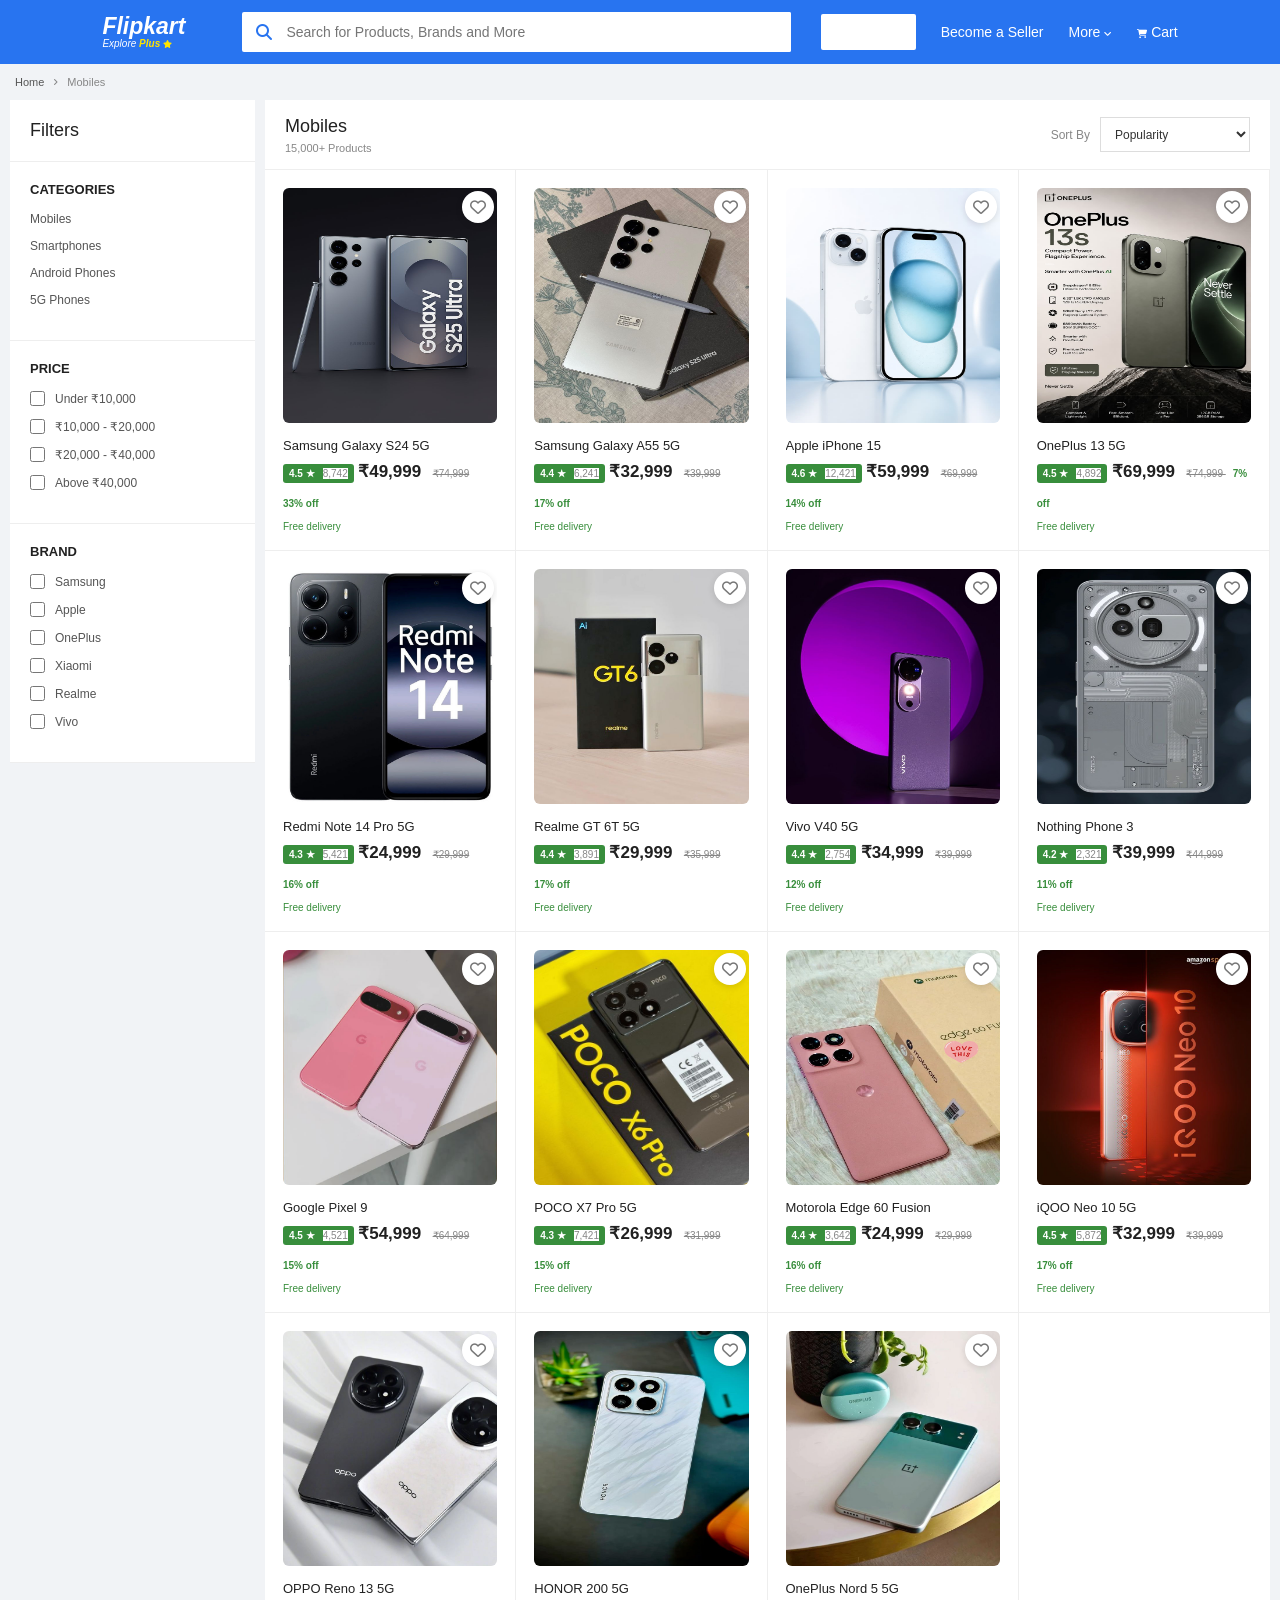
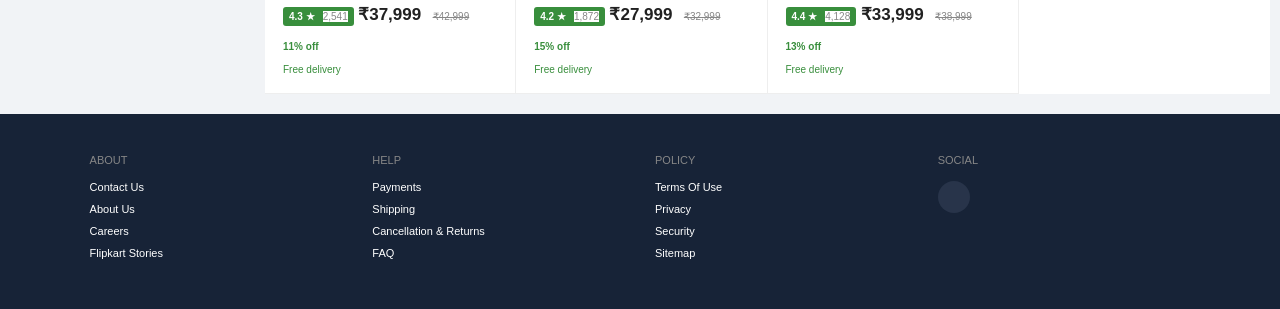
==== category.html @ cfbc2c38 "upload" ====
<!DOCTYPE html>
<html lang="en">

<head>

    <meta charset="UTF-8">

    <meta name="viewport"
          content="width=device-width, initial-scale=1.0">

    <title>Mobiles - Flipkart Clone</title>

    <link rel="stylesheet"
          href="category.css">

    <link rel="stylesheet"
          href="https://cdnjs.cloudflare.com/ajax/libs/font-awesome/6.7.2/css/all.min.css">

</head>

<body>


<!-- ================= NAVBAR ================= -->

<header class="navbar">

    <a href="index.html" class="logo">

        <span>Flipkart</span>

        <small>
            Explore
            <b>Plus</b>
            <i class="fa-solid fa-star"></i>
        </small>

    </a>


    <div class="search-box">

        <i class="fa-solid fa-magnifying-glass"></i>

        <input
            type="text"
            placeholder="Search for Products, Brands and More">

    </div>


    <div class="nav-links">

        <a href="login.html"
           class="login-btn">
            Login
        </a>

        <a href="#">
            Become a Seller
        </a>

        <a href="#">
            More
            <i class="fa-solid fa-angle-down"></i>
        </a>

        <a href="cart.html">

            <i class="fa-solid fa-cart-shopping"></i>

            Cart

        </a>

    </div>

</header>



<!-- ================= BREADCRUMB ================= -->

<div class="breadcrumb">

    <a href="index.html">
        Home
    </a>

    <i class="fa-solid fa-angle-right"></i>

    <span>
        Mobiles
    </span>

</div>



<!-- ================= PAGE ================= -->

<main class="category-page">


    <!-- ================= FILTER ================= -->

    <aside class="filter-box">

        <h2>
            Filters
        </h2>


        <div class="filter-section">

            <h3>
                Categories
            </h3>

            <a href="#">Mobiles</a>
            <a href="#">Smartphones</a>
            <a href="#">Android Phones</a>
            <a href="#">5G Phones</a>

        </div>


        <div class="filter-section">

            <h3>
                Price
            </h3>

            <label>
                <input type="checkbox">
                Under ₹10,000
            </label>

            <label>
                <input type="checkbox">
                ₹10,000 - ₹20,000
            </label>

            <label>
                <input type="checkbox">
                ₹20,000 - ₹40,000
            </label>

            <label>
                <input type="checkbox">
                Above ₹40,000
            </label>

        </div>


        <div class="filter-section">

            <h3>
                Brand
            </h3>

            <label>
                <input type="checkbox">
                Samsung
            </label>

            <label>
                <input type="checkbox">
                Apple
            </label>

            <label>
                <input type="checkbox">
                OnePlus
            </label>

            <label>
                <input type="checkbox">
                Xiaomi
            </label>

            <label>
                <input type="checkbox">
                Realme
            </label>

            <label>
                <input type="checkbox">
                Vivo
            </label>

        </div>

    </aside>



    <!-- ================= PRODUCTS ================= -->

    <section class="products-section">


        <div class="products-header">

            <div>

                <h1>
                    Mobiles
                </h1>

                <p>
                    15,000+ Products
                </p>

            </div>


            <div class="sort-box">

                <span>
                    Sort By
                </span>

                <select>

                    <option>
                        Popularity
                    </option>

                    <option>
                        Price -- Low to High
                    </option>

                    <option>
                        Price -- High to Low
                    </option>

                    <option>
                        Newest First
                    </option>

                </select>

            </div>

        </div>



        <!-- PRODUCTS GRID -->

        <div class="products-grid">


            <!-- PRODUCT 1 -->

            <a href="product.html"
               class="product-card">

                <div class="product-image">

                    <span class="wishlist">
                        <i class="fa-regular fa-heart"></i>
                    </span>

                    <img
                        src="./source/samsung.2.jpg"
                        alt="Samsung Galaxy S24">

                </div>


                <div class="product-info">

                    <h2>
                        Samsung Galaxy S24 5G
                    </h2>

                    <p class="rating">
                        4.5 ★
                        <span>
                            8,742
                        </span>
                    </p>

                    <strong>
                        ₹49,999
                    </strong>

                    <del>
                        ₹74,999
                    </del>

                    <b class="discount">
                        33% off
                    </b>

                    <p class="extra">
                        Free delivery
                    </p>

                </div>

            </a>



            <!-- PRODUCT 2 -->

            <a href="product.html"
               class="product-card">

                <div class="product-image">

                    <span class="wishlist">
                        <i class="fa-regular fa-heart"></i>
                    </span>

                    <img
                        src="./source/samsung.1.jpg"
                        alt="Samsung Galaxy A55">

                </div>

                <div class="product-info">

                    <h2>
                        Samsung Galaxy A55 5G
                    </h2>

                    <p class="rating">
                        4.4 ★
                        <span>
                            6,241
                        </span>
                    </p>

                    <strong>
                        ₹32,999
                    </strong>

                    <del>
                        ₹39,999
                    </del>

                    <b class="discount">
                        17% off
                    </b>

                    <p class="extra">
                        Free delivery
                    </p>

                </div>

            </a>



            <!-- PRODUCT 3 -->

            <a href="product.html"
               class="product-card">

                <div class="product-image">

                    <span class="wishlist">
                        <i class="fa-regular fa-heart"></i>
                    </span>

                    <img
                        src="./source/iphone15.jpg"
                        alt="iPhone 15">

                </div>

                <div class="product-info">

                    <h2>
                        Apple iPhone 15
                    </h2>

                    <p class="rating">
                        4.6 ★
                        <span>
                            12,421
                        </span>
                    </p>

                    <strong>
                        ₹59,999
                    </strong>

                    <del>
                        ₹69,999
                    </del>

                    <b class="discount">
                        14% off
                    </b>

                    <p class="extra">
                        Free delivery
                    </p>

                </div>

            </a>



            <!-- PRODUCT 4 -->

            <a href="product.html"
               class="product-card">

                <div class="product-image">

                    <span class="wishlist">
                        <i class="fa-regular fa-heart"></i>
                    </span>

                    <img
                        src="./source/oneplus.jpg"
                        alt="OnePlus 13">

                </div>

                <div class="product-info">

                    <h2>
                        OnePlus 13 5G
                    </h2>

                    <p class="rating">
                        4.5 ★
                        <span>
                            4,892
                        </span>
                    </p>

                    <strong>
                        ₹69,999
                    </strong>

                    <del>
                        ₹74,999
                    </del>

                    <b class="discount">
                        7% off
                    </b>

                    <p class="extra">
                        Free delivery
                    </p>

                </div>

            </a>



            <!-- PRODUCT 5 -->

            <a href="product.html"
               class="product-card">

                <div class="product-image">

                    <span class="wishlist">
                        <i class="fa-regular fa-heart"></i>
                    </span>

                    <img
                        src="./source/redmi.jpg"
                        alt="Redmi Note 14">

                </div>

                <div class="product-info">

                    <h2>
                        Redmi Note 14 Pro 5G
                    </h2>

                    <p class="rating">
                        4.3 ★
                        <span>
                            5,421
                        </span>
                    </p>

                    <strong>
                        ₹24,999
                    </strong>

                    <del>
                        ₹29,999
                    </del>

                    <b class="discount">
                        16% off
                    </b>

                    <p class="extra">
                        Free delivery
                    </p>

                </div>

            </a>



            <!-- PRODUCT 6 -->

            <a href="product.html"
               class="product-card">

                <div class="product-image">

                    <span class="wishlist">
                        <i class="fa-regular fa-heart"></i>
                    </span>

                    <img
                        src="./source/gt6.jpg"
                        alt="Realme GT">

                </div>

                <div class="product-info">

                    <h2>
                        Realme GT 6T 5G
                    </h2>

                    <p class="rating">
                        4.4 ★
                        <span>
                            3,891
                        </span>
                    </p>

                    <strong>
                        ₹29,999
                    </strong>

                    <del>
                        ₹35,999
                    </del>

                    <b class="discount">
                        17% off
                    </b>

                    <p class="extra">
                        Free delivery
                    </p>

                </div>

            </a>



            <!-- PRODUCT 7 -->

            <a href="product.html"
               class="product-card">

                <div class="product-image">

                    <span class="wishlist">
                        <i class="fa-regular fa-heart"></i>
                    </span>

                    <img
                        src="./source/vivo.jpg"
                        alt="Vivo V40">

                </div>

                <div class="product-info">

                    <h2>
                        Vivo V40 5G
                    </h2>

                    <p class="rating">
                        4.4 ★
                        <span>
                            2,754
                        </span>
                    </p>

                    <strong>
                        ₹34,999
                    </strong>

                    <del>
                        ₹39,999
                    </del>

                    <b class="discount">
                        12% off
                    </b>

                    <p class="extra">
                        Free delivery
                    </p>

                </div>

            </a>



            <!-- PRODUCT 8 -->

            <a href="product.html"
               class="product-card">

                <div class="product-image">

                    <span class="wishlist">
                        <i class="fa-regular fa-heart"></i>
                    </span>

                    <img
                        src="./source/nothing.jpg"
                        alt="Nothing Phone">

                </div>

                <div class="product-info">

                    <h2>
                        Nothing Phone 3
                    </h2>

                    <p class="rating">
                        4.2 ★
                        <span>
                            2,321
                        </span>
                    </p>

                    <strong>
                        ₹39,999
                    </strong>

                    <del>
                        ₹44,999
                    </del>

                    <b class="discount">
                        11% off
                    </b>

                    <p class="extra">
                        Free delivery
                    </p>

                </div>

            </a>



            <!-- PRODUCT 9 -->

            <a href="product.html"
               class="product-card">

                <div class="product-image">

                    <span class="wishlist">
                        <i class="fa-regular fa-heart"></i>
                    </span>

                    <img
                        src="./source/pixel.jpg"
                        alt="Pixel">

                </div>

                <div class="product-info">

                    <h2>
                        Google Pixel 9
                    </h2>

                    <p class="rating">
                        4.5 ★
                        <span>
                            4,521
                        </span>
                    </p>

                    <strong>
                        ₹54,999
                    </strong>

                    <del>
                        ₹64,999
                    </del>

                    <b class="discount">
                        15% off
                    </b>

                    <p class="extra">
                        Free delivery
                    </p>

                </div>

            </a>



            <!-- PRODUCT 10 -->

            <a href="product.html"
               class="product-card">

                <div class="product-image">

                    <span class="wishlist">
                        <i class="fa-regular fa-heart"></i>
                    </span>

                    <img
                        src="./source/poco.jpg"
                        alt="Poco">

                </div>

                <div class="product-info">

                    <h2>
                        POCO X7 Pro 5G
                    </h2>

                    <p class="rating">
                        4.3 ★
                        <span>
                            7,421
                        </span>
                    </p>

                    <strong>
                        ₹26,999
                    </strong>

                    <del>
                        ₹31,999
                    </del>

                    <b class="discount">
                        15% off
                    </b>

                    <p class="extra">
                        Free delivery
                    </p>

                </div>

            </a>



            <!-- PRODUCT 11 -->

            <a href="product.html"
               class="product-card">

                <div class="product-image">

                    <span class="wishlist">
                        <i class="fa-regular fa-heart"></i>
                    </span>

                    <img
                        src="./source/moto.jpg"
                        alt="Motorola">

                </div>

                <div class="product-info">

                    <h2>
                        Motorola Edge 60 Fusion
                    </h2>

                    <p class="rating">
                        4.4 ★
                        <span>
                            3,642
                        </span>
                    </p>

                    <strong>
                        ₹24,999
                    </strong>

                    <del>
                        ₹29,999
                    </del>

                    <b class="discount">
                        16% off
                    </b>

                    <p class="extra">
                        Free delivery
                    </p>

                </div>

            </a>



            <!-- PRODUCT 12 -->

            <a href="product.html"
               class="product-card">

                <div class="product-image">

                    <span class="wishlist">
                        <i class="fa-regular fa-heart"></i>
                    </span>

                    <img
                        src="./source/iq00.jpg"
                        alt="iQOO">

                </div>

                <div class="product-info">

                    <h2>
                        iQOO Neo 10 5G
                    </h2>

                    <p class="rating">
                        4.5 ★
                        <span>
                            5,872
                        </span>
                    </p>

                    <strong>
                        ₹32,999
                    </strong>

                    <del>
                        ₹39,999
                    </del>

                    <b class="discount">
                        17% off
                    </b>

                    <p class="extra">
                        Free delivery
                    </p>

                </div>

            </a>



            <!-- PRODUCT 13 -->

            <a href="product.html"
               class="product-card">

                <div class="product-image">

                    <span class="wishlist">
                        <i class="fa-regular fa-heart"></i>
                    </span>

                    <img
                        src="./source/oppo.jpg"
                        alt="Oppo">

                </div>

                <div class="product-info">

                    <h2>
                        OPPO Reno 13 5G
                    </h2>

                    <p class="rating">
                        4.3 ★
                        <span>
                            2,541
                        </span>
                    </p>

                    <strong>
                        ₹37,999
                    </strong>

                    <del>
                        ₹42,999
                    </del>

                    <b class="discount">
                        11% off
                    </b>

                    <p class="extra">
                        Free delivery
                    </p>

                </div>

            </a>



            <!-- PRODUCT 14 -->

            <a href="product.html"
               class="product-card">

                <div class="product-image">

                    <span class="wishlist">
                        <i class="fa-regular fa-heart"></i>
                    </span>

                    <img
                        src="./source/honor.jpg"
                        alt="Honor">

                </div>

                <div class="product-info">

                    <h2>
                        HONOR 200 5G
                    </h2>

                    <p class="rating">
                        4.2 ★
                        <span>
                            1,872
                        </span>
                    </p>

                    <strong>
                        ₹27,999
                    </strong>

                    <del>
                        ₹32,999
                    </del>

                    <b class="discount">
                        15% off
                    </b>

                    <p class="extra">
                        Free delivery
                    </p>

                </div>

            </a>



            <!-- PRODUCT 15 -->

            <a href="product.html"
               class="product-card">

                <div class="product-image">

                    <span class="wishlist">
                        <i class="fa-regular fa-heart"></i>
                    </span>

                    <img
                        src="./source/nord.jpg"
                        alt="OnePlus Nord">

                </div>

                <div class="product-info">

                    <h2>
                        OnePlus Nord 5 5G
                    </h2>

                    <p class="rating">
                        4.4 ★
                        <span>
                            4,128
                        </span>
                    </p>

                    <strong>
                        ₹33,999
                    </strong>

                    <del>
                        ₹38,999
                    </del>

                    <b class="discount">
                        13% off
                    </b>

                    <p class="extra">
                        Free delivery
                    </p>

                </div>

            </a>


        </div>

    </section>

</main>



<!-- ================= FOOTER ================= -->

<footer class="footer">

    <div class="footer-inner">

        <div>

            <h3>ABOUT</h3>

            <a href="#">Contact Us</a>
            <a href="#">About Us</a>
            <a href="#">Careers</a>
            <a href="#">Flipkart Stories</a>

        </div>


        <div>

            <h3>HELP</h3>

            <a href="#">Payments</a>
            <a href="#">Shipping</a>
            <a href="#">Cancellation & Returns</a>
            <a href="#">FAQ</a>

        </div>


        <div>

            <h3>POLICY</h3>

            <a href="#">Terms Of Use</a>
            <a href="#">Privacy</a>
            <a href="#">Security</a>
            <a href="#">Sitemap</a>

        </div>


        <div>

            <h3>SOCIAL</h3>

            <div class="social-icons">

                <a href="#">
                    <i class="fa-brands fa
---- category.css ----
/* =====================================================
   RESET
===================================================== */

* {
    margin: 0;
    padding: 0;
    box-sizing: border-box;
}

html {
    scroll-behavior: smooth;
}

body {
    font-family: Arial, Helvetica, sans-serif;
    background: #f1f3f6;
    color: #212121;
}

a {
    text-decoration: none;
    color: inherit;
}

button,
input,
select {
    font-family: inherit;
}


/* =====================================================
   NAVBAR
===================================================== */

.navbar {
    width: 100%;
    min-height: 64px;

    background: #2874f0;

    display: flex;
    align-items: center;

    gap: 30px;

    padding: 8px 8%;

    position: sticky;
    top: 0;

    z-index: 1000;
}


/* LOGO */

.logo {
    width: 110px;

    color: white;

    display: flex;
    flex-direction: column;

    flex-shrink: 0;
}

.logo span {
    font-size: 23px;

    font-weight: 700;

    font-style: italic;

    line-height: 23px;
}

.logo small {
    font-size: 10px;

    font-style: italic;
}

.logo small b {
    color: #ffe500;
}

.logo small i {
    color: #ffe500;

    font-size: 8px;
}


/* SEARCH */

.search-box {
    height: 40px;

    max-width: 600px;

    flex: 1;

    background: white;

    border-radius: 2px;

    display: flex;
    align-items: center;

    overflow: hidden;
}

.search-box i {
    color: #2874f0;

    padding: 0 14px;

    font-size: 16px;
}

.search-box input {
    width: 100%;
    height: 100%;

    border: none;

    outline: none;

    font-size: 14px;
}


/* NAV LINKS */

.nav-links {
    display: flex;

    align-items: center;

    gap: 25px;
}

.nav-links a {
    color: white;

    font-size: 14px;

    font-weight: 500;

    white-space: nowrap;
}

.login-btn {
    background: white;

    color: #2874f0 ;

    padding: 10px 30px;

    border-radius: 2px;

    font-weight: 600 ;
}

.nav-links a i {
    font-size: 9px;
}


/* =====================================================
   BREADCRUMB
===================================================== */

.breadcrumb {
    width: calc(100% - 20px);

    max-width: 1400px;

    margin: auto;

    padding: 12px 5px;

    display: flex;

    align-items: center;

    gap: 9px;

    font-size: 11px;

    color: #878787;
}

.breadcrumb a {
    color: #555;
}

.breadcrumb a:hover {
    color: #2874f0;
}

.breadcrumb i {
    font-size: 8px;
}


/* =====================================================
   CATEGORY PAGE
===================================================== */

.category-page {
    width: calc(100% - 20px);

    max-width: 1400px;

    margin: auto;

    display: grid;

    grid-template-columns: 245px minmax(0, 1fr);

    gap: 10px;

    align-items: start;
}


/* =====================================================
   FILTER
===================================================== */

.filter-box {
    background: white;

    position: sticky;

    top: 75px;
}

.filter-box > h2 {
    font-size: 18px;

    font-weight: 500;

    padding: 20px;

    border-bottom: 1px solid #eee;
}


/* FILTER SECTION */

.filter-section {
    padding: 20px;

    border-bottom: 1px solid #eee;
}

.filter-section h3 {
    font-size: 13px;

    font-weight: 600;

    margin-bottom: 15px;

    text-transform: uppercase;
}

.filter-section a {
    display: block;

    color: #555;

    font-size: 12px;

    margin-bottom: 13px;
}

.filter-section a:hover {
    color: #2874f0;
}

.filter-section label {
    display: flex;

    align-items: center;

    gap: 10px;

    color: #555;

    font-size: 12px;

    margin-bottom: 13px;

    cursor: pointer;
}

.filter-section input {
    width: 15px;
    height: 15px;

    accent-color: #2874f0;

    cursor: pointer;
}


/* =====================================================
   PRODUCTS SECTION
===================================================== */

.products-section {
    min-width: 0;

    background: white;
}


/* =====================================================
   PRODUCTS HEADER
===================================================== */

.products-header {
    min-height: 70px;

    padding: 15px 20px;

    display: flex;

    align-items: center;

    justify-content: space-between;

    gap: 20px;

    border-bottom: 1px solid #eee;
}

.products-header h1 {
    font-size: 18px;

    font-weight: 500;

    margin-bottom: 5px;
}

.products-header p {
    color: #878787;

    font-size: 11px;
}


/* SORT */

.sort-box {
    display: flex;

    align-items: center;

    gap: 10px;
}

.sort-box span {
    color: #878787;

    font-size: 12px;
}

.sort-box select {
    min-width: 150px;

    height: 35px;

    border: 1px solid #ddd;

    outline: none;

    padding: 0 10px;

    background: white;

    color: #333;

    font-size: 12px;

    cursor: pointer;
}


/* =====================================================
   PRODUCT GRID
===================================================== */

.products-grid {
    display: grid;

    grid-template-columns:
        repeat(4, minmax(0, 1fr));
}


/* =====================================================
   PRODUCT CARD
===================================================== */

.product-card {
    min-width: 0;

    background: white;

    padding: 18px;

    border-right: 1px solid #eee;

    border-bottom: 1px solid #eee;

    transition:
        box-shadow 0.2s ease,
        transform 0.2s ease;

    overflow: hidden;
}

.product-card:hover {
    box-shadow:
        0 2px 10px rgba(0, 0, 0, 0.12);

    position: relative;

    z-index: 2;
}


/* =====================================================
   PRODUCT IMAGE
===================================================== */

.product-image {
    width: 100%;

    height: 235px;

    position: relative;
    display: flex;
    align-items: center;

    justify-content: center;

    margin-bottom: 15px;

    overflow: hidden;
}

.product-image img {
    width: 100%;
    height: 100%;

    /* object-fit: contain; */
    border-radius: 6px;

    transition:
        transform 0.3s ease;
}

.product-card:hover .product-image img {
    transform: scale(1.04);
}


/* =====================================================
   WISHLIST
===================================================== */

.wishlist {
    position: absolute;

    top: 3px;
    right: 3px;

    width: 32px;
    height: 32px;

    border-radius: 50%;

    background: white;

    box-shadow:
        0 2px 7px rgba(0, 0, 0, 0.12);

    display: flex;

    align-items: center;

    justify-content: center;

    color: #777;

    z-index: 3;
}

.wishlist:hover {
    color: #e53935;
}


/* =====================================================
   PRODUCT INFO
===================================================== */

.product-info {
    min-width: 0;
}

.product-info h2 {
    font-size: 13px;

    font-weight: 500;

    color: #212121;

    white-space: nowrap;

    overflow: hidden;

    text-overflow: ellipsis;

    margin-bottom: 8px;
}


/* RATING */

.rating {
    display: inline-flex;

    align-items: center;

    gap: 5px;

    background: #388e3c;

    color: white;

    padding: 4px 6px;

    border-radius: 3px;

    font-size: 10px;

    font-weight: 600;

    margin-bottom: 10px;
}

.rating span {
    background: white;

    color: #878787;

    font-weight: 400;

    margin-left: 3px;
}


/* PRICE */

.product-info strong {
    font-size: 17px;

    font-weight: 600;

    display: inline-block;

    margin-right: 7px;
}

.product-info del {
    color: #878787;

    font-size: 10px;

    margin-right: 7px;
}

.discount {
    color: #388e3c;

    font-size: 10px;

    font-weight: 600;
}

.extra {
    color: #388e3c;

    font-size: 10px;

    margin-top: 10px;
}


/* =====================================================
   FOOTER
===================================================== */

.footer {
    margin-top: 20px;

    background: #172337;

    color: white;
}

.footer-inner {
    max-width: 1400px;

    margin: auto;

    padding: 40px 7%;

    display: grid;

    grid-template-columns:
        repeat(4, 1fr);

    gap: 30px;
}

.footer-inner h3 {
    color: #878787;

    font-size: 11px;

    font-weight: 500;

    margin-bottom: 15px;
}

.footer-inner > div > a {
    display: block;

    color: white;

    font-size: 11px;

    margin-bottom: 10px;
}

.footer-inner > div > a:hover {
    color: #2874f0;
}


/* SOCIAL */

.social-icons {
    display: flex;

    gap: 10px;
}

.social-icons a {
    width: 32px;
    height: 32px;

    background: #28344a;

    border-radius: 50%;

    display: flex !important;

    align-items: center;

    justify-content: center;

    margin: 0 !important;
}

.social-icons i {
    color: white;

    font-size: 13px;
}

.footer-bottom {
    border-top: 1px solid #454d5e;

    padding: 20px;

    text-align: center;

    color: #aaa;

    font-size: 11px;
}


/* =====================================================
   LARGE TABLET
===================================================== */

@media (max-width: 1200px) {

    .navbar {
        padding: 8px 20px;

        gap: 15px;
    }

    .nav-links {
        gap: 15px;
    }

    .nav-links > a:nth-child(2),
    .nav-links > a:nth-child(3) {
        display: none;
    }

    .category-page {
        grid-template-columns:
            220px minmax(0, 1fr);
    }

    .products-grid {
        grid-template-columns:
            repeat(3, minmax(0, 1fr));
    }

    .product-image {
        height: 220px;
    }
}


/* =====================================================
   TABLET
===================================================== */

@media (max-width: 900px) {

    .category-page {
        grid-template-columns:
            190px minmax(0, 1fr);
    }

    .products-grid {
        grid-template-columns:
            repeat(3, minmax(0, 1fr));
    }

    .product-card {
        padding: 13px;
    }

    .product-image {
        height: 190px;
    }

    .filter-box > h2 {
        padding: 15px;

        font-size: 16px;
    }

    .filter-section {
        padding: 15px;
    }

    .footer-inner {
        grid-template-columns:
            repeat(2, 1fr);
    }
}


/* =====================================================
   MOBILE
===================================================== */

@media (max-width: 700px) {

    /* NAVBAR */

    .navbar {
        min-height: 110px;

        padding: 10px 12px;

        flex-wrap: wrap;

        gap: 10px;
    }

    .logo {
        width: 90px;
    }

    .logo span {
        font-size: 20px;
    }

    .search-box {
        order: 3;

        flex-basis: 100%;

        width: 100%;

        height: 38px;
    }

    .nav-links {
        margin-left: auto;

        gap: 10px;
    }

    .nav-links > a:nth-child(2),
    .nav-links > a:nth-child(3) {
        display: none;
    }

    .login-btn {
        padding: 8px 18px;
    }


    /* CATEGORY */

    .category-page {
        width: 100%;

        display: block;
    }


    /* FILTER */

    .filter-box {
        position: static;

        display: none;
    }


    /* HEADER */

    .products-header {
        padding: 13px 12px;

        min-height: 60px;
    }

    .products-header h1 {
        font-size: 16px;
    }

    .products-header p {
        font-size: 10px;
    }

    .sort-box span {
        display: none;
    }

    .sort-box select {
        min-width: 120px;

        height: 32px;

        font-size: 10px;
    }


    /* GRID */

    .products-grid {
        grid-template-columns:
            repeat(2, minmax(0, 1fr));
    }


    /* CARD */

    .product-card {
        padding: 12px;

        border-right: 1px solid #eee;
    }

    .product-image {
        height: 200px;

        margin-bottom: 10px;
    }

    .product-info h2 {
        font-size: 12px;

        margin-bottom: 7px;
    }

    .rating {
        font-size: 9px;

        padding: 3px 5px;

        margin-bottom: 8px;
    }

    .product-info strong {
        font-size: 15px;
    }

    .product-info del {
        font-size: 9px;
    }

    .discount {
        font-size: 9px;
    }

    .extra {
        font-size: 9px;
    }

    .wishlist {
        width: 29px;
        height: 29px;

        font-size: 12px;
    }
}


/* =====================================================
   SMALL MOBILE
===================================================== */

@media (max-width: 400px) {

    .product-card {
        padding: 9px;
    }

    .product-image {
        height: 165px;
    }

    .product-info h2 {
        font-size: 11px;
    }

    .product-info strong {
        font-size: 14px;
    }

    .product-info del {
        display: none;
    }

    .discount {
        font-size: 8px;
    }

    .extra {
        margin-top: 7px;
    }

    .footer-inner {
        grid-template-columns: 1fr;

        padding: 30px 20px;
    }
}
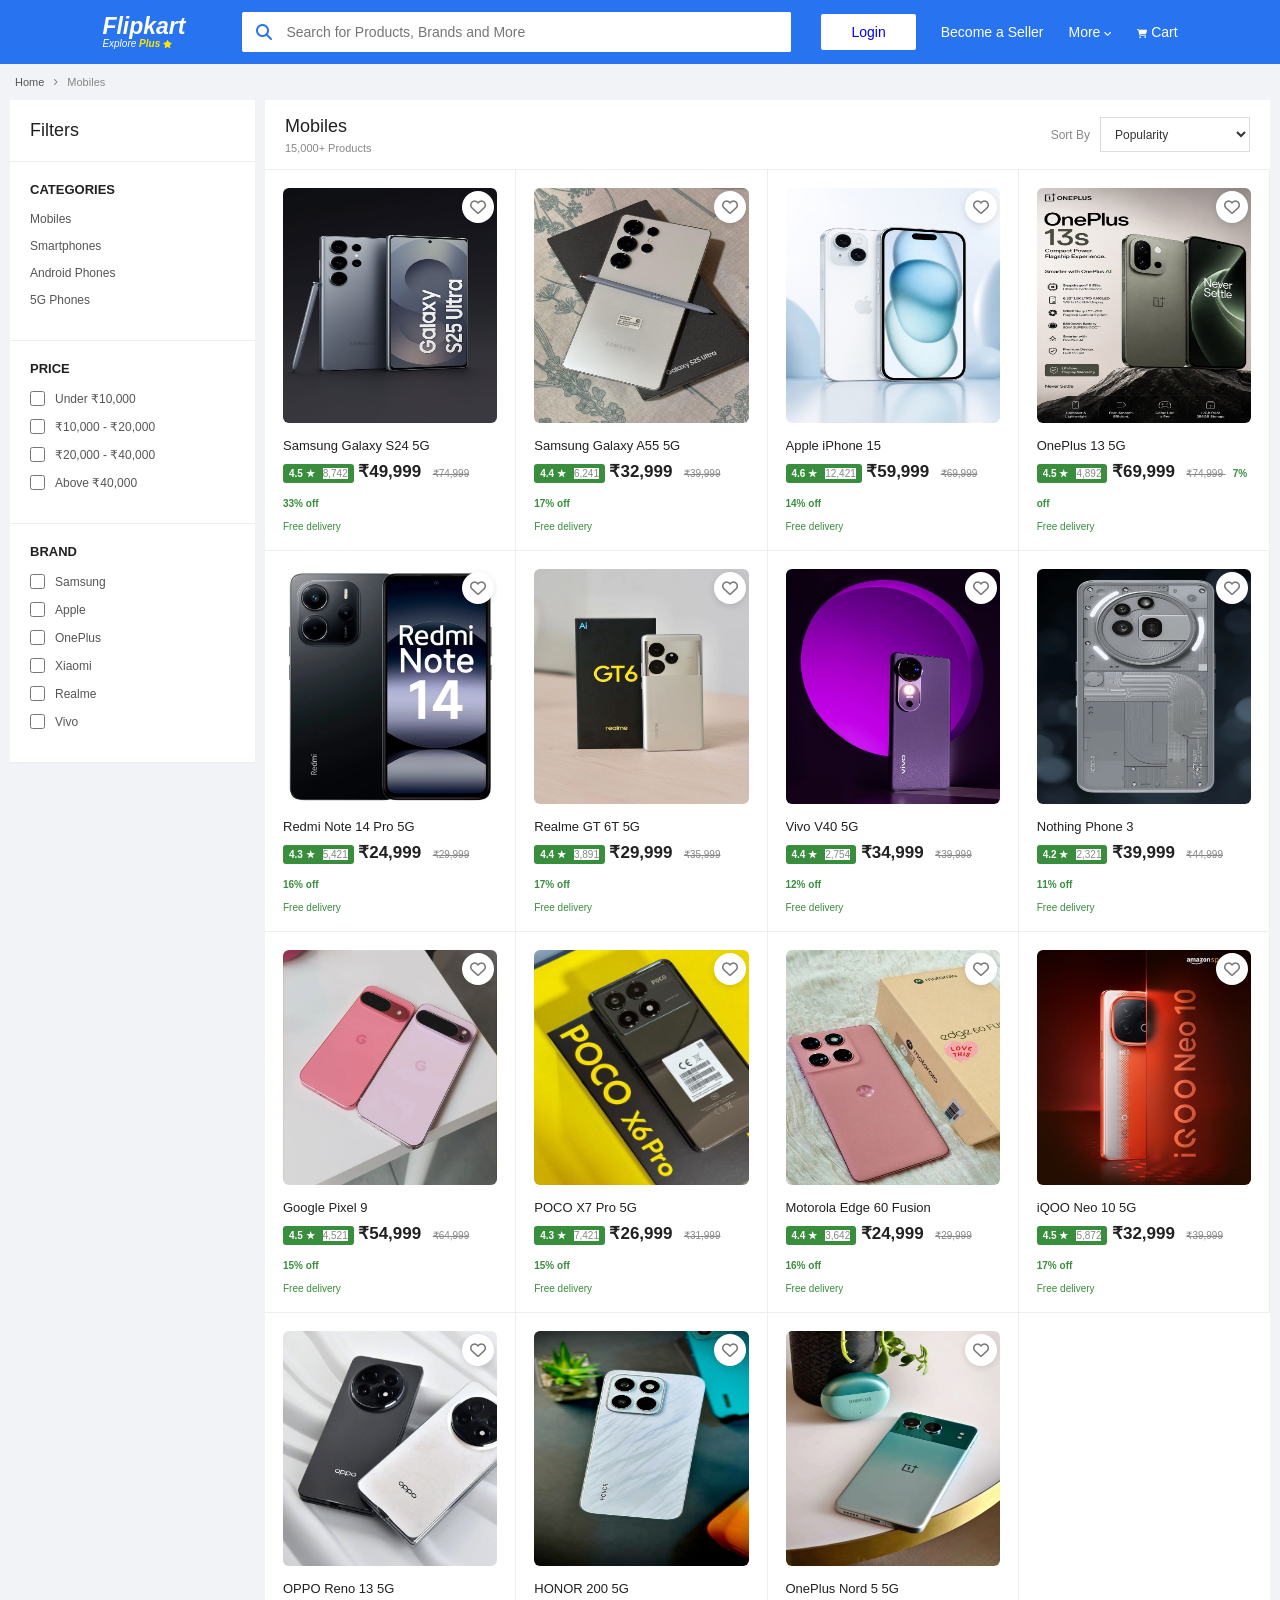
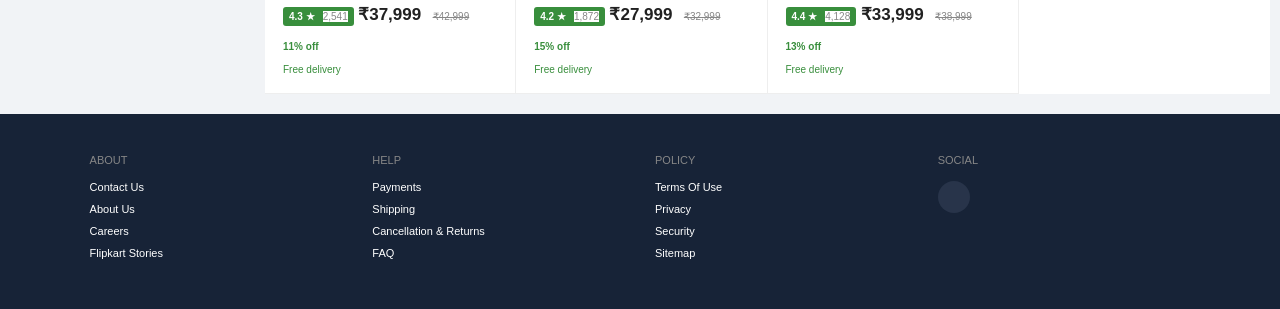
==== commit ef57450f: "chnages" ====
--- a/category.html
+++ b/category.html
@@ -51,7 +51,7 @@
 
     <div class="nav-links">
 
-        <a href="login.html"
+        <a style="color: blue; "href="login.html"
            class="login-btn">
             Login
         </a>
--- a/category.css
+++ b/category.css
@@ -152,7 +152,9 @@
 
     white-space: nowrap;
 }
-
+/* .blue{
+    color: blue;
+} */
 .login-btn {
     background: white;
 
